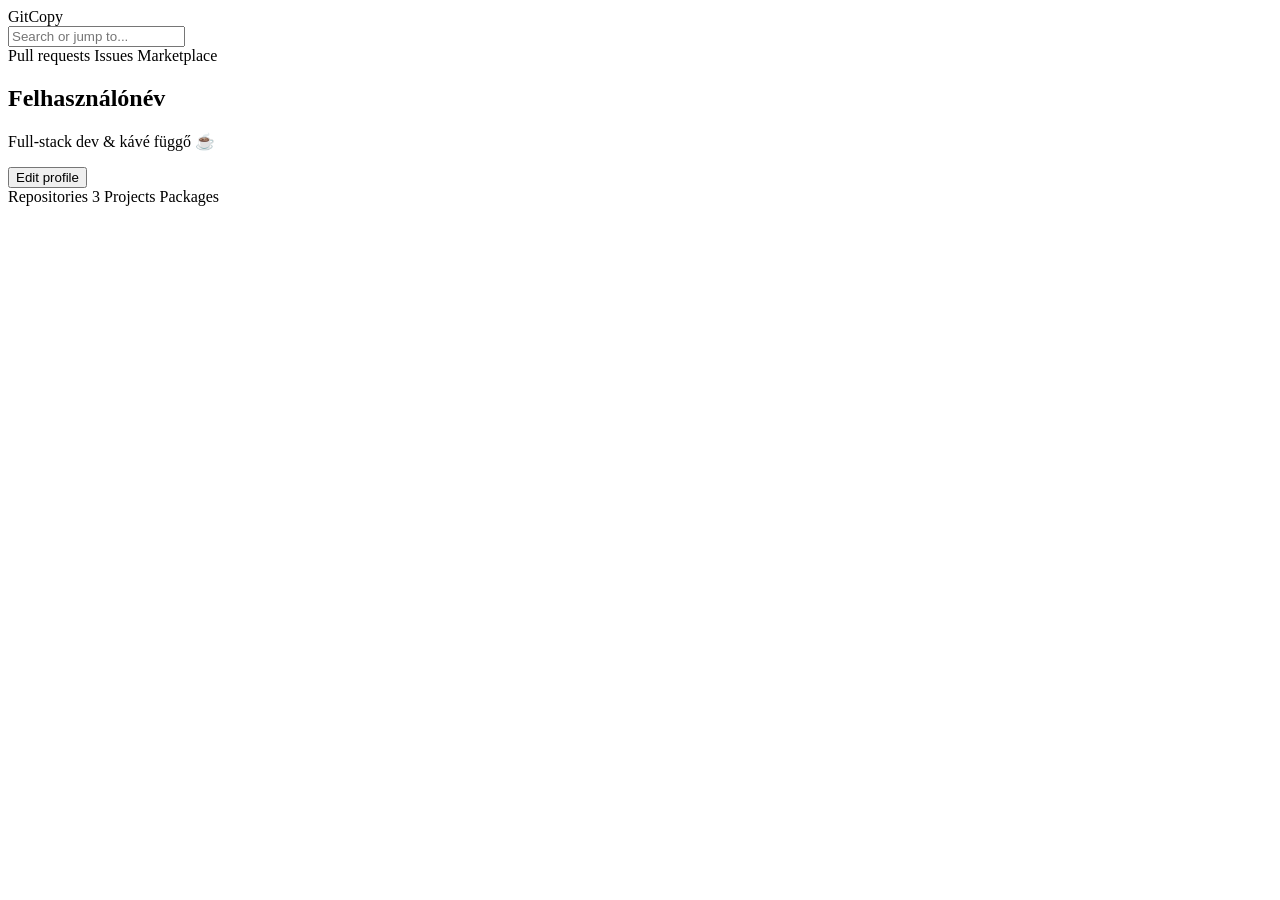
==== index.html @ 53ef4340 "Create index.html" ====
<!DOCTYPE html>
<html lang="hu">
<head>
    <meta charset="UTF-8">
    <meta name="viewport" content="width=device-width, initial-scale=1.0">
    <title>GitCopy - Saját Repók</title>
    <link rel="stylesheet" href="style.css">
</head>
<body>
    <nav class="navbar">
        <div class="logo">GitCopy</div>
        <input type="text" placeholder="Search or jump to..." class="search-bar">
        <div class="nav-links">
            <span>Pull requests</span>
            <span>Issues</span>
            <span>Marketplace</span>
        </div>
    </nav>

    <main class="container">
        <aside class="sidebar">
            <div class="profile-pic"></div>
            <h2>Felhasználónév</h2>
            <p class="bio">Full-stack dev & kávé függő ☕</p>
            <button class="edit-btn">Edit profile</button>
        </aside>

        <section class="content">
            <nav class="repo-nav">
                <span class="active">Repositories <span class="count">3</span></span>
                <span>Projects</span>
                <span>Packages</span>
            </nav>
            <div id="repo-list">
                <!-- Ide jönnek a repók JS-ből -->
            </div>
        </section>
    </main>

    <script src="script.js"></script>
</body>
</html>
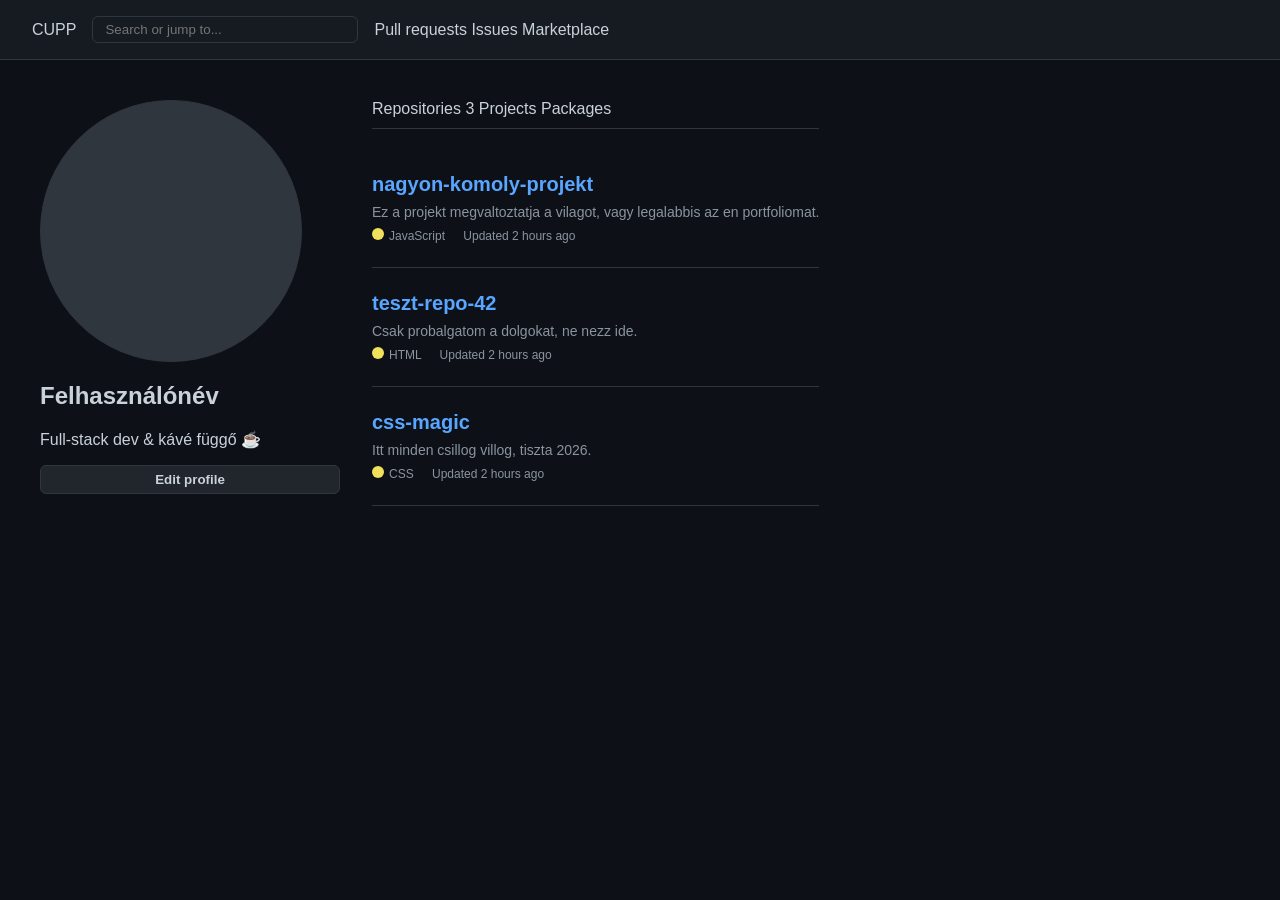
==== commit 95bd8965: "Rename project from GitCopy to CUPP my friend is an ai vibe coder" ====
--- a/index.html
+++ b/index.html
@@ -3,12 +3,12 @@
 <head>
     <meta charset="UTF-8">
     <meta name="viewport" content="width=device-width, initial-scale=1.0">
-    <title>GitCopy - Saját Repók</title>
+    <title>CUPP - Saját Repók</title>
     <link rel="stylesheet" href="style.css">
 </head>
 <body>
     <nav class="navbar">
-        <div class="logo">GitCopy</div>
+        <div class="logo">CUPP</div>
         <input type="text" placeholder="Search or jump to..." class="search-bar">
         <div class="nav-links">
             <span>Pull requests</span>
--- a/style.css
+++ b/style.css
@@ -0,0 +1,89 @@
+body {
+    background-color: #0d1117;
+    color: #c9d1d9;
+    font-family: -apple-system, BlinkMacSystemFont, "Segoe UI", Helvetica, Arial, sans-serif;
+    margin: 0;
+}
+
+.navbar {
+    background-color: #161b22;
+    padding: 16px 32px;
+    display: flex;
+    align-items: center;
+    gap: 16px;
+    border-bottom: 1px solid #30363d;
+}
+
+.search-bar {
+    background-color: transparent;
+    border: 1px solid #30363d;
+    border-radius: 6px;
+    padding: 5px 12px;
+    color: white;
+    width: 240px;
+}
+
+.container {
+    display: flex;
+    max-width: 1200px;
+    margin: 40px auto;
+    padding: 0 20px;
+    gap: 32px;
+}
+
+.sidebar {
+    width: 25%;
+}
+
+.profile-pic {
+    width: 260px;
+    height: 260px;
+    background-color: #30363d;
+    border-radius: 50%;
+    margin-bottom: 16px;
+    border: 1px solid #30363d;
+}
+
+.edit-btn {
+    width: 100%;
+    background-color: #21262d;
+    border: 1px solid #30363d;
+    color: #c9d1d9;
+    padding: 6px;
+    border-radius: 6px;
+    cursor: pointer;
+    font-weight: bold;
+}
+
+.repo-nav {
+    border-bottom: 1px solid #30363d;
+    margin-bottom: 20px;
+    padding-bottom: 10px;
+}
+
+.repo-item {
+    padding: 24px 0;
+    border-bottom: 1px solid #30363d;
+}
+
+.repo-name {
+    color: #58a6ff;
+    font-size: 20px;
+    font-weight: 600;
+    text-decoration: none;
+}
+
+.repo-desc {
+    font-size: 14px;
+    color: #8b949e;
+    margin: 8px 0;
+}
+
+.lang-dot {
+    height: 12px;
+    width: 12px;
+    background-color: #f1e05a;
+    border-radius: 50%;
+    display: inline-block;
+    margin-right: 5px;
+}
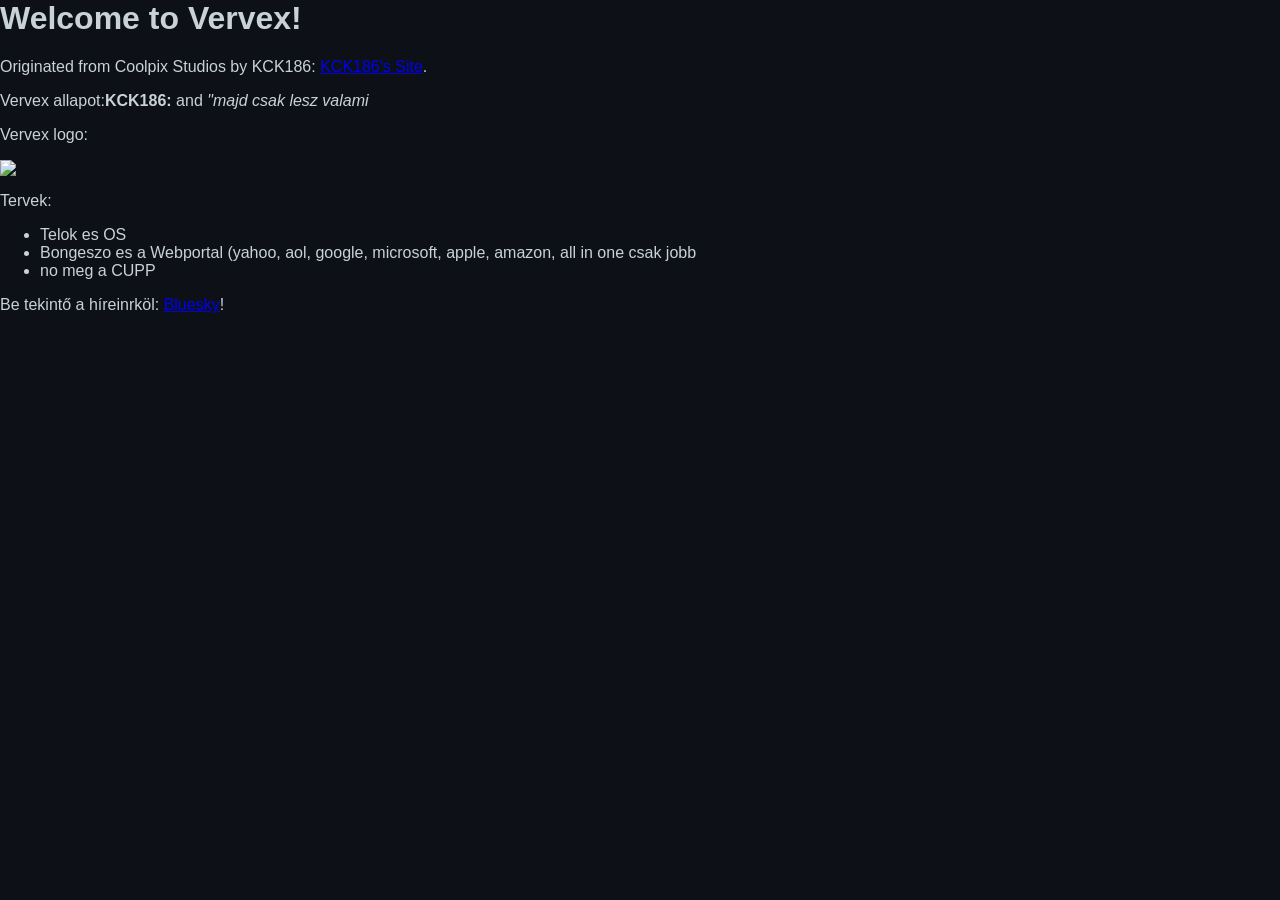
==== commit 6f15551c: "Modify index.html with new title and content Updated the title and added additional content includin" ====
--- a/index.html
+++ b/index.html
@@ -1,42 +1,31 @@
-<!DOCTYPE html>
-<html lang="hu">
-<head>
+<html><head>
     <meta charset="UTF-8">
     <meta name="viewport" content="width=device-width, initial-scale=1.0">
-    <title>CUPP - Saját Repók</title>
-    <link rel="stylesheet" href="style.css">
-</head>
-<body>
-    <nav class="navbar">
-        <div class="logo">CUPP</div>
-        <input type="text" placeholder="Search or jump to..." class="search-bar">
-        <div class="nav-links">
-            <span>Pull requests</span>
-            <span>Issues</span>
-            <span>Marketplace</span>
-        </div>
-    </nav>
+    <title>VERVEX</title>
+    <!-- The style.css file allows you to change the look of your web pages.
+         If you include the next line in all your web pages, they will all share the same look.
+         This makes it easier to make new pages for your site. (en irtam muind ezt -kck186) dj lorunc = nem tough tough sahoor -->
+    <link href="/style.css" rel="stylesheet" type="text/css" media="all">
+  <style>:is([id='google_ads_iframe'],[id='taboola-'],.taboolaHeight,.taboola-placeholder,#top-ad,#credential_picker_container,#credentials-picker-container,#credential_picker_iframe,[id*='google-one-tap-iframe'],#google-one-tap-popup-container,.google-one-tap__module,.google-one-tap-modal-div,#amp_floatingAdDiv,#ez-content-blocker-container) {display:none!important;min-height:0!important;height:0!important;}</style></head>
+  <body>
+    <h1>Welcome to Vervex!</h1>
 
-    <main class="container">
-        <aside class="sidebar">
-            <div class="profile-pic"></div>
-            <h2>Felhasználónév</h2>
-            <p class="bio">Full-stack dev & kávé függő ☕</p>
-            <button class="edit-btn">Edit profile</button>
-        </aside>
+    <p>Originated from Coolpix Studios by KCK186: <a href="https://kck186.neocities.org">KCK186's Site</a>.</p>
 
-        <section class="content">
-            <nav class="repo-nav">
-                <span class="active">Repositories <span class="count">3</span></span>
-                <span>Projects</span>
-                <span>Packages</span>
-            </nav>
-            <div id="repo-list">
-                <!-- Ide jönnek a repók JS-ből -->
-            </div>
-        </section>
-    </main>
+    <p>Vervex allapot:<strong>KCK186:</strong> and <em>"majd csak lesz valami</em></p>
 
-    <script src="script.js"></script>
-</body>
-</html>
+    <p>Vervex logo:</p>
+    <img src="/vv.png">
+
+    <p>Tervek:</p>
+
+    <ul>
+      <li>Telok es OS</li>
+      <li>Bongeszo es a Webportal (yahoo, aol, google, microsoft, apple, amazon, all in one csak jobb</li>
+      <li>no meg a CUPP</li>
+    </ul>
+
+    <p>Be tekintő a híreinrköl: <a href="https://bsky.app/profile/vervex.bsky.app">Bluesky</a>!</p>
+
+
+</body></html>
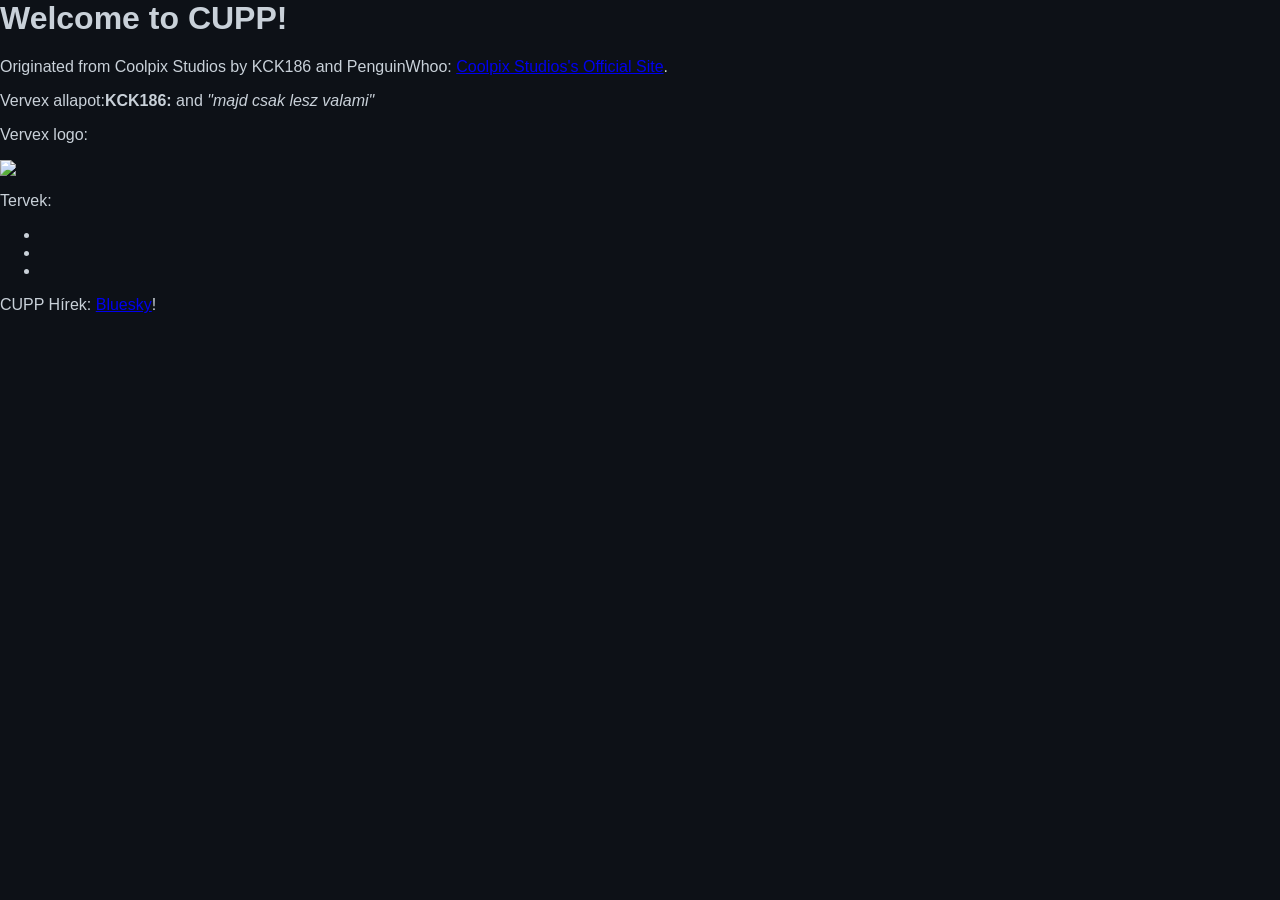
==== commit f61108f4: "Update index.html" ====
--- a/index.html
+++ b/index.html
@@ -1,18 +1,18 @@
 <html><head>
     <meta charset="UTF-8">
     <meta name="viewport" content="width=device-width, initial-scale=1.0">
-    <title>VERVEX</title>
+    <title>VERVEX - CUPP</title>
     <!-- The style.css file allows you to change the look of your web pages.
          If you include the next line in all your web pages, they will all share the same look.
          This makes it easier to make new pages for your site. (en irtam muind ezt -kck186) dj lorunc = nem tough tough sahoor -->
     <link href="/style.css" rel="stylesheet" type="text/css" media="all">
   <style>:is([id='google_ads_iframe'],[id='taboola-'],.taboolaHeight,.taboola-placeholder,#top-ad,#credential_picker_container,#credentials-picker-container,#credential_picker_iframe,[id*='google-one-tap-iframe'],#google-one-tap-popup-container,.google-one-tap__module,.google-one-tap-modal-div,#amp_floatingAdDiv,#ez-content-blocker-container) {display:none!important;min-height:0!important;height:0!important;}</style></head>
   <body>
-    <h1>Welcome to Vervex!</h1>
+    <h1>Welcome to CUPP!</h1>
 
-    <p>Originated from Coolpix Studios by KCK186: <a href="https://kck186.neocities.org">KCK186's Site</a>.</p>
+    <p>Originated from Coolpix Studios by KCK186 and PenguinWhoo: <a href="https://vervex.hu/coolpixstudios/">Coolpix Studios's Official Site</a>.</p>
 
-    <p>Vervex allapot:<strong>KCK186:</strong> and <em>"majd csak lesz valami</em></p>
+    <p>Vervex allapot:<strong>KCK186:</strong> and <em>"majd csak lesz valami"</em></p>
 
     <p>Vervex logo:</p>
     <img src="/vv.png">
@@ -20,12 +20,12 @@
     <p>Tervek:</p>
 
     <ul>
-      <li>Telok es OS</li>
-      <li>Bongeszo es a Webportal (yahoo, aol, google, microsoft, apple, amazon, all in one csak jobb</li>
-      <li>no meg a CUPP</li>
+      <li></li>
+      <li></li>
+      <li></li>
     </ul>
 
-    <p>Be tekintő a híreinrköl: <a href="https://bsky.app/profile/vervex.bsky.app">Bluesky</a>!</p>
+    <p>CUPP Hírek: <a href="https://bsky.app/profile/vervex.hu">Bluesky</a>!</p>
 
 
 </body></html>
